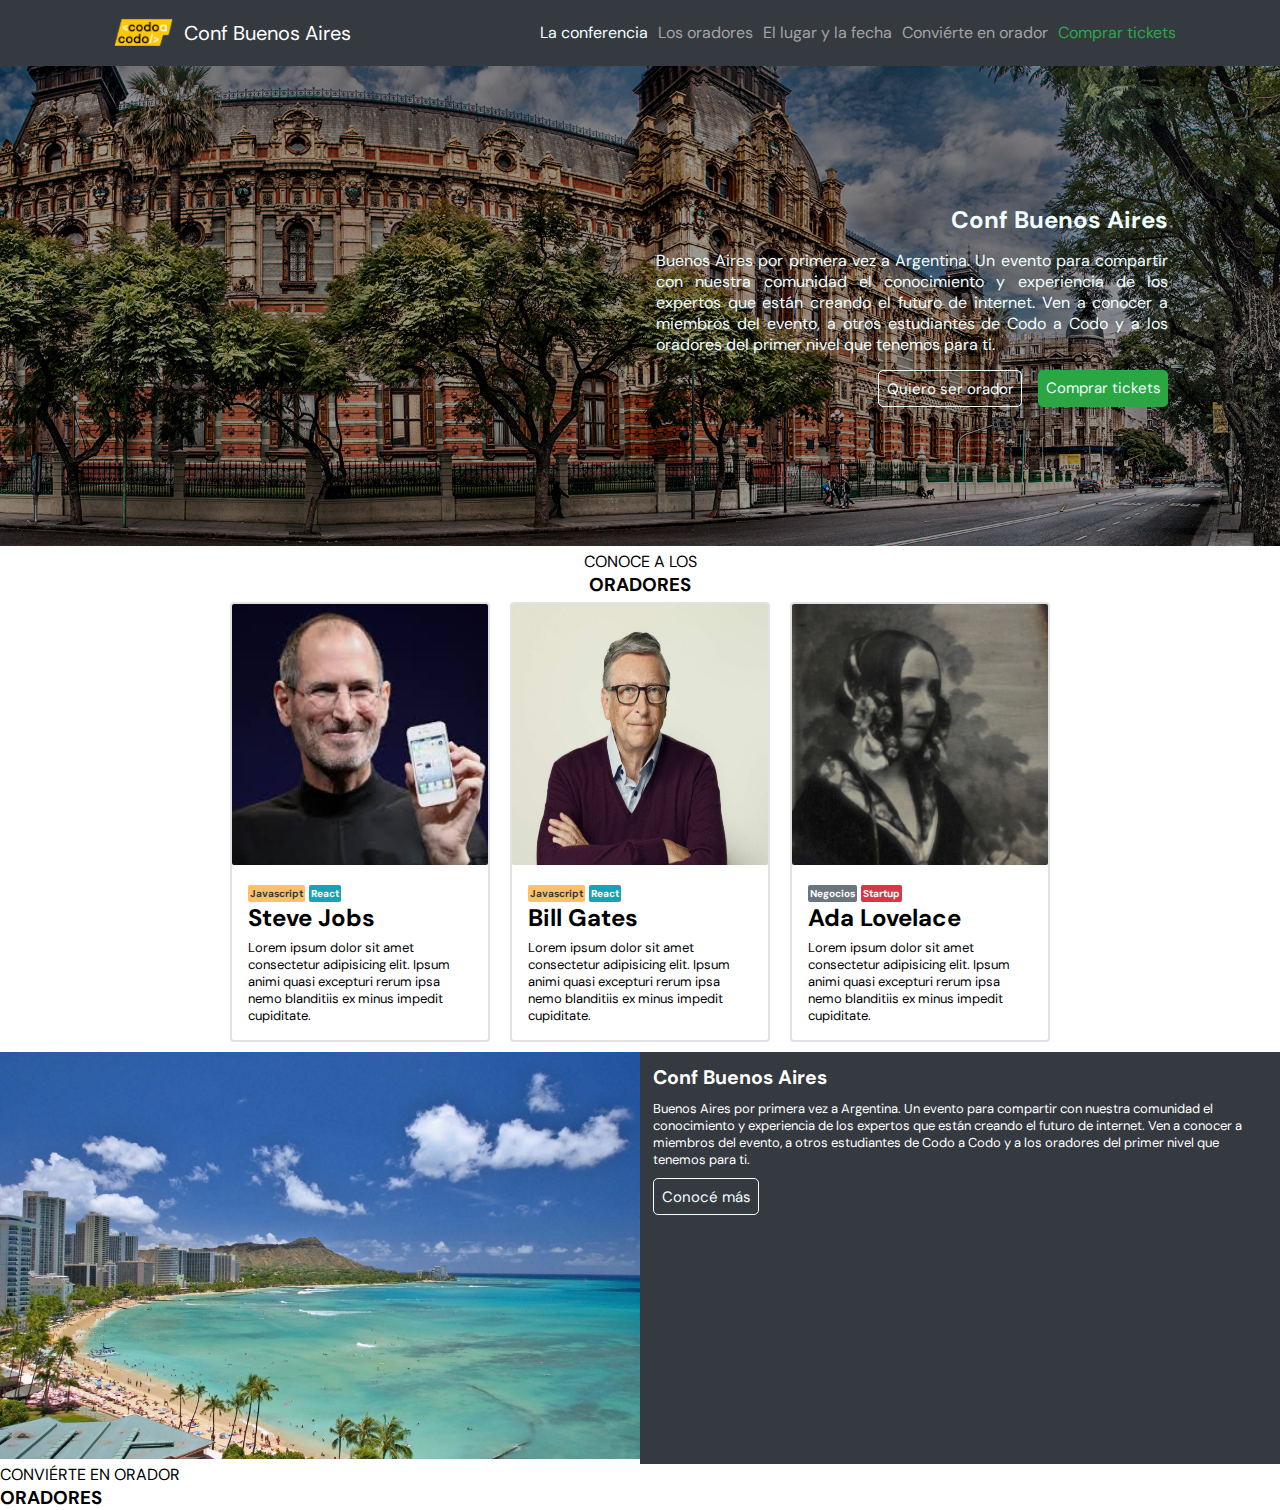
==== index.html @ f0ec3654 "cards y extra info" ====
<!DOCTYPE html>
<html lang="en">
<head>
    <meta charset="UTF-8">
    <meta http-equiv="X-UA-Compatible" content="IE=edge">
    <meta name="viewport" content="width=device-width, initial-scale=1.0">
    <link rel="stylesheet" href="./css/styles.css">
    <link rel="preconnect" href="https://fonts.googleapis.com">
    <link rel="preconnect" href="https://fonts.gstatic.com" crossorigin>
    <link href="https://fonts.googleapis.com/css2?family=DM+Sans&display=swap" rel="stylesheet">

    <title>Codo a Codo</title>
</head>
<body>
    <div class="container">
        <div class="nav">
            <div class="logo">
                <img src="imgs/codoacodo.png" alt="logo">
                <span> Conf Buenos Aires</span>
            </div>
            <div class="pages">
                <a class="actual"  href="">La conferencia</a>
                <a href="">Los oradores</a>
                <a href="">El lugar y la fecha</a>
                <a href="">Conviérte en orador</a>
                <a  id="tickets" href="">Comprar tickets</a>
            </div>
        </div>
        <div class="main">
            <div class="capa">
                <div class="main-info">
                    <h2>Conf Buenos Aires</h2>
                    <p>
                        Buenos Aires por primera vez a Argentina. Un evento para compartir con nuestra comunidad
                        el conocimiento y experiencia de los expertos que están creando el futuro de internet. Ven
                        a conocer a miembros del evento, a otros estudiantes de Codo a Codo y a los oradores del
                        primer nivel que tenemos para ti.
                    </p>
                    <div class="botonera">
                        <a href="">Quiero ser orador</a>
                        <a id="compra-ticket" href="">Comprar tickets</a>
                    </div>

                </div>
            </div>
        </div>

        <div class="oradores">
            <p>CONOCE A LOS</p>
            <h3>
                ORADORES
            </h3>
            <div class="card-container">
                <div class="card">
                    <div class="carg-img">
                        <img src="imgs/steve.jpg" alt="steve-jobs">
                    </div>
                    <div class="card-text">
                        <div class="card-tags">
                            <a class="javascript tag" href=""> Javascript</a>
                            <a class="react tag" href=""> React</a>
                        </div>
                        <h2>Steve Jobs</h2>
                        <p>
                            Lorem ipsum dolor sit amet consectetur adipisicing elit. 
                            Ipsum animi quasi excepturi rerum ipsa nemo blanditiis ex minus impedit cupiditate.
                        </p>
                    </div>
                </div>
    
                <div class="card">
                    <div class="carg-img">
                        <img src="imgs/bill.jpg" alt="steve-jobs">
                    </div>
                    <div class="card-text">
                        <div class="card-tags">
                            <a class="javascript tag" href=""> Javascript</a>
                            <a class="react tag" href=""> React</a>
                        </div>
                        <h2>Bill Gates</h2>
                        <p>
                            Lorem ipsum dolor sit amet consectetur adipisicing elit. 
                            Ipsum animi quasi excepturi rerum ipsa nemo blanditiis ex minus impedit cupiditate.
                        </p>
                    </div>
                </div>
    
                <div class="card">
                    <div class="carg-img">
                        <img src="imgs/ada.jpeg" alt="ada-lovelace">
                    </div>
                    <div class="card-text">
                        <div class="card-tags">
                            <a class="negocios tag" href=""> Negocios</a>
                            <a class="startup tag" href=""> Startup</a>
                        </div>
                        <h2>Ada Lovelace</h2>
                        <p>
                            Lorem ipsum dolor sit amet consectetur adipisicing elit. 
                            Ipsum animi quasi excepturi rerum ipsa nemo blanditiis ex minus impedit cupiditate.
                        </p>
                    </div>
                </div>
            </div>
        </div>

        <div class="info">
            <div class="info-img">
                <img src="imgs/honolulu.jpg" alt="honolulu">
            </div>
            <div class="info-text">
                <h2>Conf Buenos Aires</h2>
                <p>
                    Buenos Aires por primera vez a Argentina. Un evento para compartir con nuestra comunidad
                    el conocimiento y experiencia de los expertos que están creando el futuro de internet. Ven
                    a conocer a miembros del evento, a otros estudiantes de Codo a Codo y a los oradores del
                    primer nivel que tenemos para ti.
                </p>
                <div class="botonera">
                    <a href="">Conocé más</a>
                </div>
            </div>
        </div>
        
        <div class="form">
            <p>CONVIÉRTE EN ORADOR</p>
            <h3>
                ORADORES
            </h3>
        </div>
    
        <div class="footer">
    
        </div>
    </div>
    
</body>
</html>
---- css/styles.css ----
* {
    margin: 0;
    padding: 0;
}

.container {
    display: grid;
    grid-template-rows: (6,auto);
    font-family: 'DM Sans', sans-serif;
}

/* nav styles */
.nav {
    display: flex;
    align-items: center;
    justify-content: space-around;
    background-color: #353a40;
    padding: 10px;
}
.logo img {
    width: 80px;
}
.logo {
    display: flex;
    align-items: center;
    color: rgb(255, 255, 255);
    font-size: 20px;
}

.pages {
    display: flex;
    justify-content: space-between;
    gap: 10px;
    font-size: 1em;
}
.pages a {
    color: #a4a4a4; 
    text-decoration: none;
    display: flex;
}

.actual {
    color: azure !important;
}

#tickets {
    color: #2aa743;
}
#tickets:hover {
    color: #33cb52;
}

/* main styles */
.main{
    height: 30em;
    background-image: url("../imgs/ba1.jpg");
    background-size: cover;
    background-size: 100%;
    background-position: center center;
    position: relative;
}
.capa {
    background-color: rgba(0, 0, 0, 0.4);
    /*absoluta con respecto al main que es relativo*/
    position: absolute;
    top: 0;
    left: 0;
    width: 100%;
    height: 100%;
    display: flex;
    flex-direction: row-reverse;
    align-items: center;
}

.main-info {
    width: 40%;
    height: min-content;
    opacity: 1;
    display: flex;
    flex-direction: column;
    align-items: flex-end;
    color: azure;
    text-align: justify;
    padding: 1em;
    margin-right: 6em;
    gap: 15px;
}

.botonera {
    display: flex;
    gap: 1em;
}
.botonera  a {
    text-decoration: none;
    color: azure;
    border: 1px solid azure;
    border-radius: 5px;
    padding: 0.5em;
    font-size: 15px;
}

.botonera  a:hover {
    color: #353a40;
    background-color: azure;
}

#compra-ticket {
    color: azure;
    background-color: #2aa743;
    border: none;
}

#compra-ticket:hover {
    color: azure;
    background-color: #33cb52;
}


/* oradores style */
.oradores {
    display: flex;
    flex-direction: column;
    justify-content: center;
    align-items: center;
    margin-top: 5px;
}

.card-container {
    display: flex;
    justify-content: center;
    gap: 20px;
    margin-top: 5px;
}

.card {
    display: grid;
    grid-template-rows: 1fr auto;
    border: 2px solid rgb(158, 158, 158,0.3);
    border-radius: 4px;
    width: 20%;
}
.card img {
    width: 100%;
    height: 100%;
    border-radius: 2px;
}

.card-text {
    padding: 1em;
}
.card-text p{
    margin-top: 0.5em;
    font-size: 13px;
}

.tag {
    color: #ffffff;
    text-decoration: none;
    font-size: 10px;
    font-weight: bold;
    border-radius: 2px;
    padding: 2px;
}

.javascript {
    background-color: #ffc067;
    color: #353a40;
}
.react {
    background-color: #17a2b7;
}
.negocios {
    background-color: #6b757e;
}
.startup {
    background-color: #db3646;
}

/* info style */
.info {
    display: grid;
    grid-template-columns: 50% 50%;
    margin-top: 10px;
}
.info-img img {
    width: 100%;
    height: auto;
}

.info-text {
    background-color: #353a40;
    color: #ffffff;
    font-size: 13px ;
    padding: 1em;
}
.info-text p {
    margin-top: 10px;
    margin-bottom: 10px;
    justify-content: center;
}
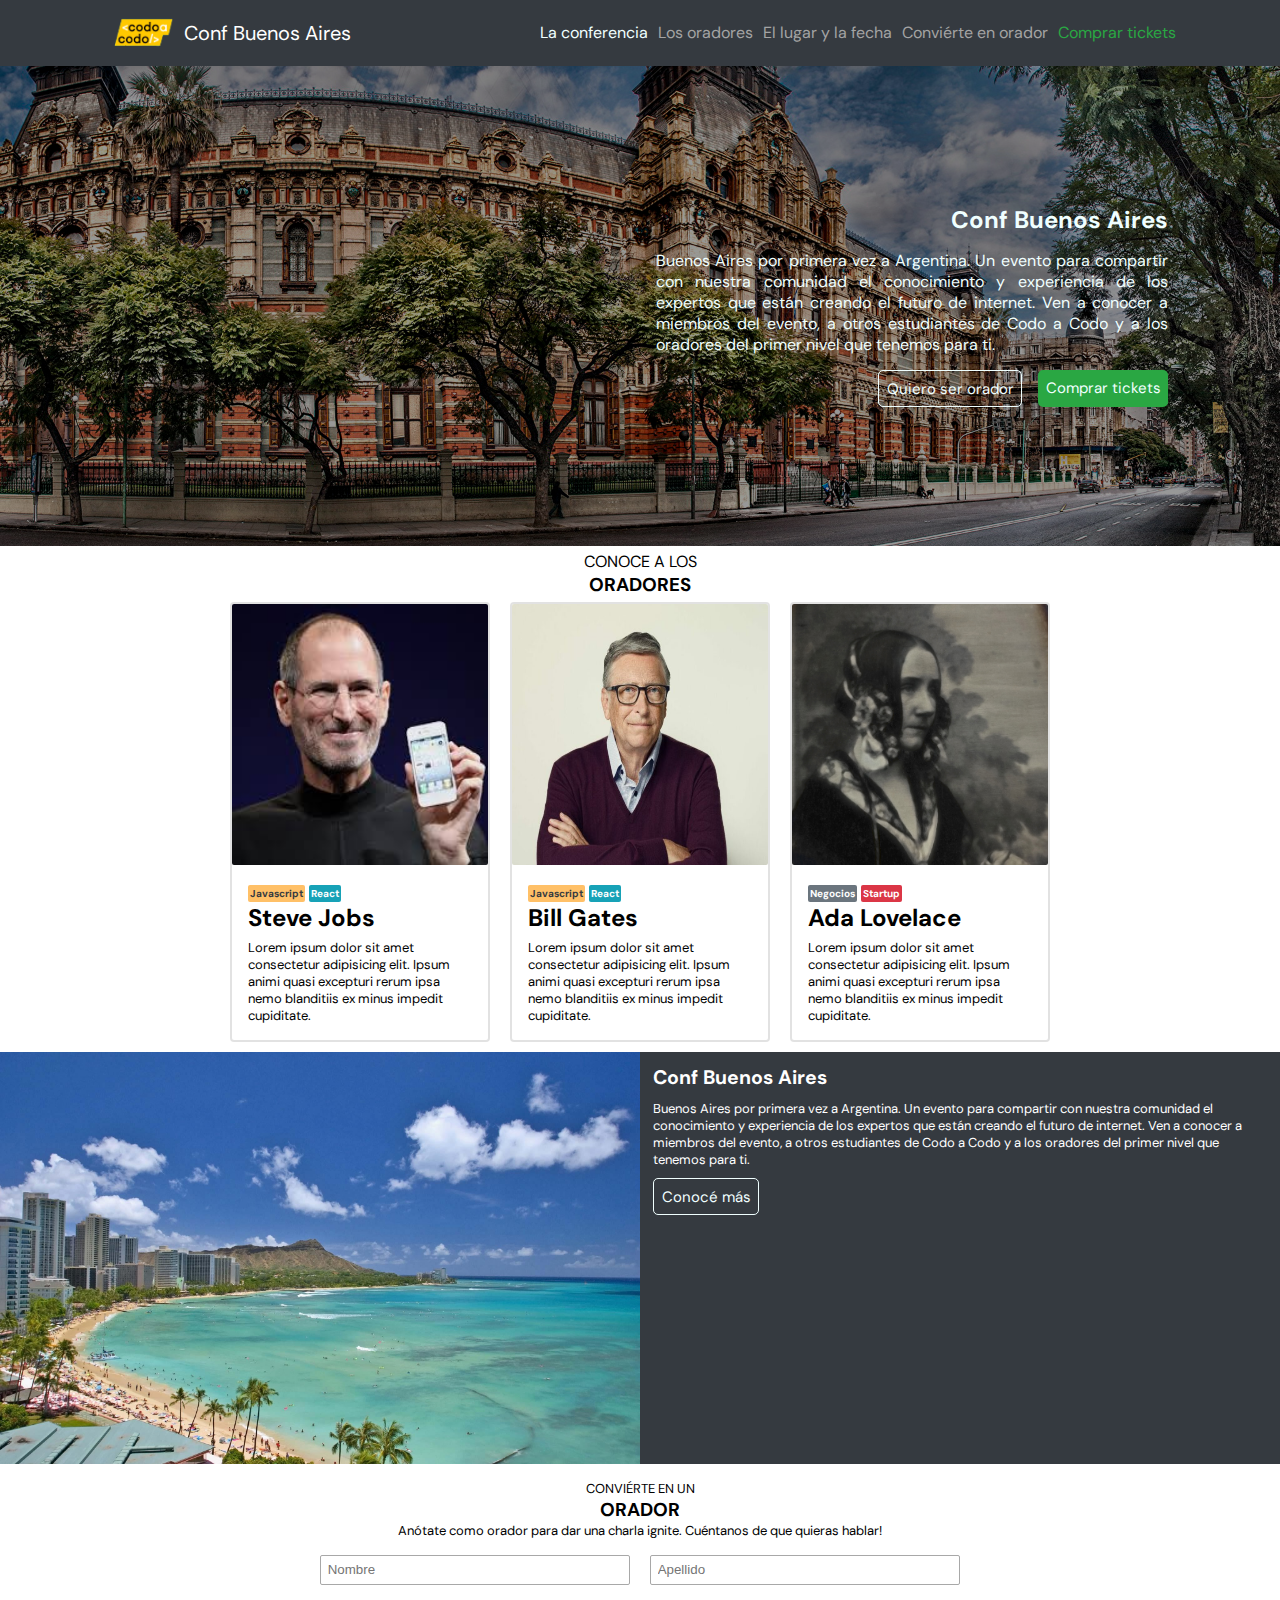
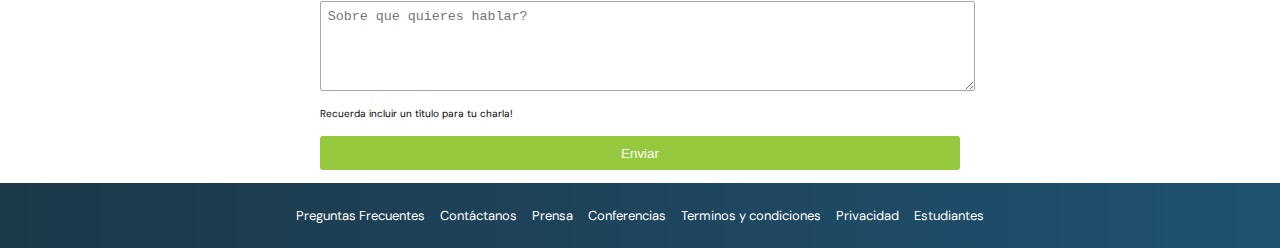
==== commit 2b9af749: "partes finales" ====
--- a/index.html
+++ b/index.html
@@ -123,14 +123,37 @@
         </div>
         
         <div class="form">
-            <p>CONVIÉRTE EN ORADOR</p>
+            <p>CONVIÉRTE EN UN</p>
             <h3>
-                ORADORES
+                ORADOR
             </h3>
+            <p>Anótate como orador para dar una charla ignite. Cuéntanos de que quieras hablar! </p>
+            <form action="POST">
+                <div class="datos">
+                    <input  class="focus" type="text" placeholder="Nombre" required>
+                    <input class="focus" type="text" placeholder="Apellido" required>
+                </div>
+                <textarea class="focus" name="text-mess" id="topic" cols="30" rows="5" placeholder="Sobre que quieres hablar?" required></textarea>
+                <p style="font-size: x-small;">Recuerda incluir un título para tu charla!</p>
+                <button type="submit">Enviar</button>
+            </form>
         </div>
     
         <div class="footer">
-    
+            <a href="#">Preguntas Frecuentes</a>
+            
+            <a href="#">Contáctanos</a>
+            
+            <a href="#">Prensa</a>
+            
+            <a href="#">Conferencias</a>
+            
+            <a href="#">Terminos y condiciones</a>
+            
+            <a href="#">Privacidad </a>
+            
+            <a href="#">Estudiantes</a>
+
         </div>
     </div>
     
--- a/css/styles.css
+++ b/css/styles.css
@@ -184,7 +184,7 @@
 }
 .info-img img {
     width: 100%;
-    height: auto;
+    height: 100%;
 }
 
 .info-text {
@@ -197,4 +197,74 @@
     margin-top: 10px;
     margin-bottom: 10px;
     justify-content: center;
-}+}
+
+/* form style */
+
+.form {
+    margin-top: 1em;
+    display: flex;
+    flex-direction: column;
+    align-items: center;
+}
+
+.form p {
+    font-size: small;
+}
+
+.form form {
+    display: flex;
+    flex-direction: column;
+    justify-content: center;
+    gap: 1em;
+    width: 50%;
+}
+
+.datos {
+    display: flex;
+    justify-content: space-between;
+    gap: 20px;
+    margin-top: 1em;
+}
+
+.focus {
+    width: 100%;
+    padding: 0.5em;
+    border-radius: 2px;
+    outline: none !important;
+    border:1px solid #a8a8a8;
+}
+
+.focus:focus {
+    border:1px solid #9ad23a;
+    box-shadow: 0 0 10px #7f8182;
+}
+
+.form button {
+    border: 0px solid black;
+    border-radius: 3px;
+    padding: 0.7em;
+    background-color: rgb(150, 201, 62);
+    color: #ffffff;
+    margin-bottom: 1em;
+}
+
+.form button:hover {
+    background-color: #9ad23a;   
+}
+
+/* footer style */
+.footer {
+    background: rgb(28,57,71);
+    background: linear-gradient(90deg, rgba(28,57,71,1) 0%, rgba(29,65,87,1) 35%, rgba(31,82,113,1) 100%);
+    padding: 1.5em;
+    display: flex;
+    justify-content: center;
+    gap: 15px;
+}
+
+.footer a {
+    text-decoration: none;
+    color: #ffffff;
+    font-size: small;
+}
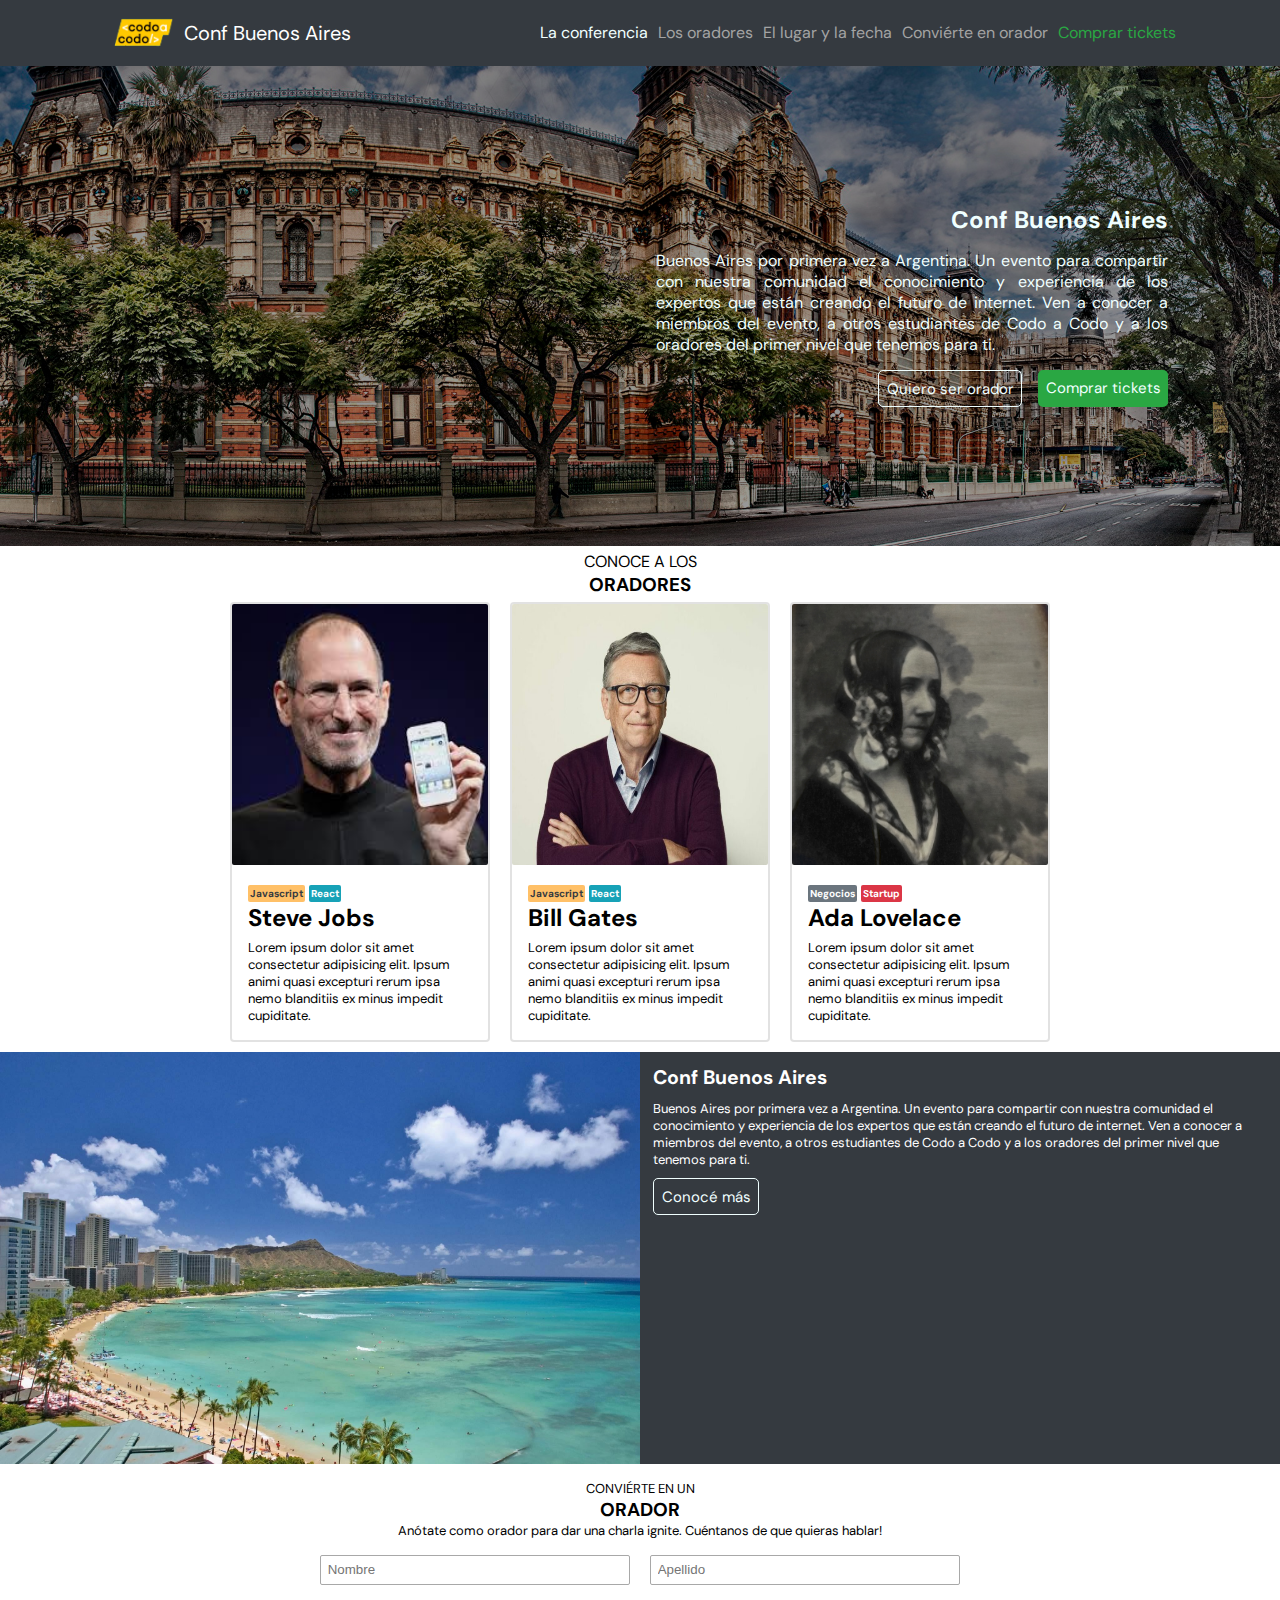
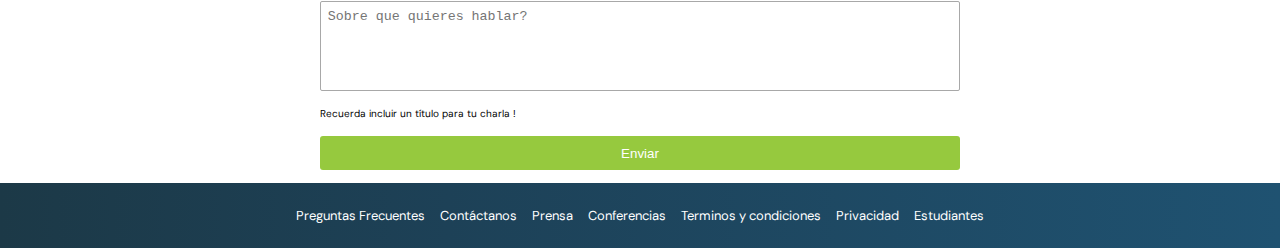
==== commit 09e2dd40: "fix textarea" ====
--- a/index.html
+++ b/index.html
@@ -133,8 +133,8 @@
                     <input  class="focus" type="text" placeholder="Nombre" required>
                     <input class="focus" type="text" placeholder="Apellido" required>
                 </div>
-                <textarea class="focus" name="text-mess" id="topic" cols="30" rows="5" placeholder="Sobre que quieres hablar?" required></textarea>
-                <p style="font-size: x-small;">Recuerda incluir un título para tu charla!</p>
+                <textarea class="focus" style="width: auto;" name="text-mess" id="topic" cols="20" rows="5" placeholder="Sobre que quieres hablar?" required></textarea>
+                <p style="font-size: x-small;">Recuerda incluir un título para tu charla !</p>
                 <button type="submit">Enviar</button>
             </form>
         </div>
@@ -158,4 +158,4 @@
     </div>
     
 </body>
-</html>+</html>
--- a/css/styles.css
+++ b/css/styles.css
@@ -233,6 +233,7 @@
     border-radius: 2px;
     outline: none !important;
     border:1px solid #a8a8a8;
+    resize: none;
 }
 
 .focus:focus {
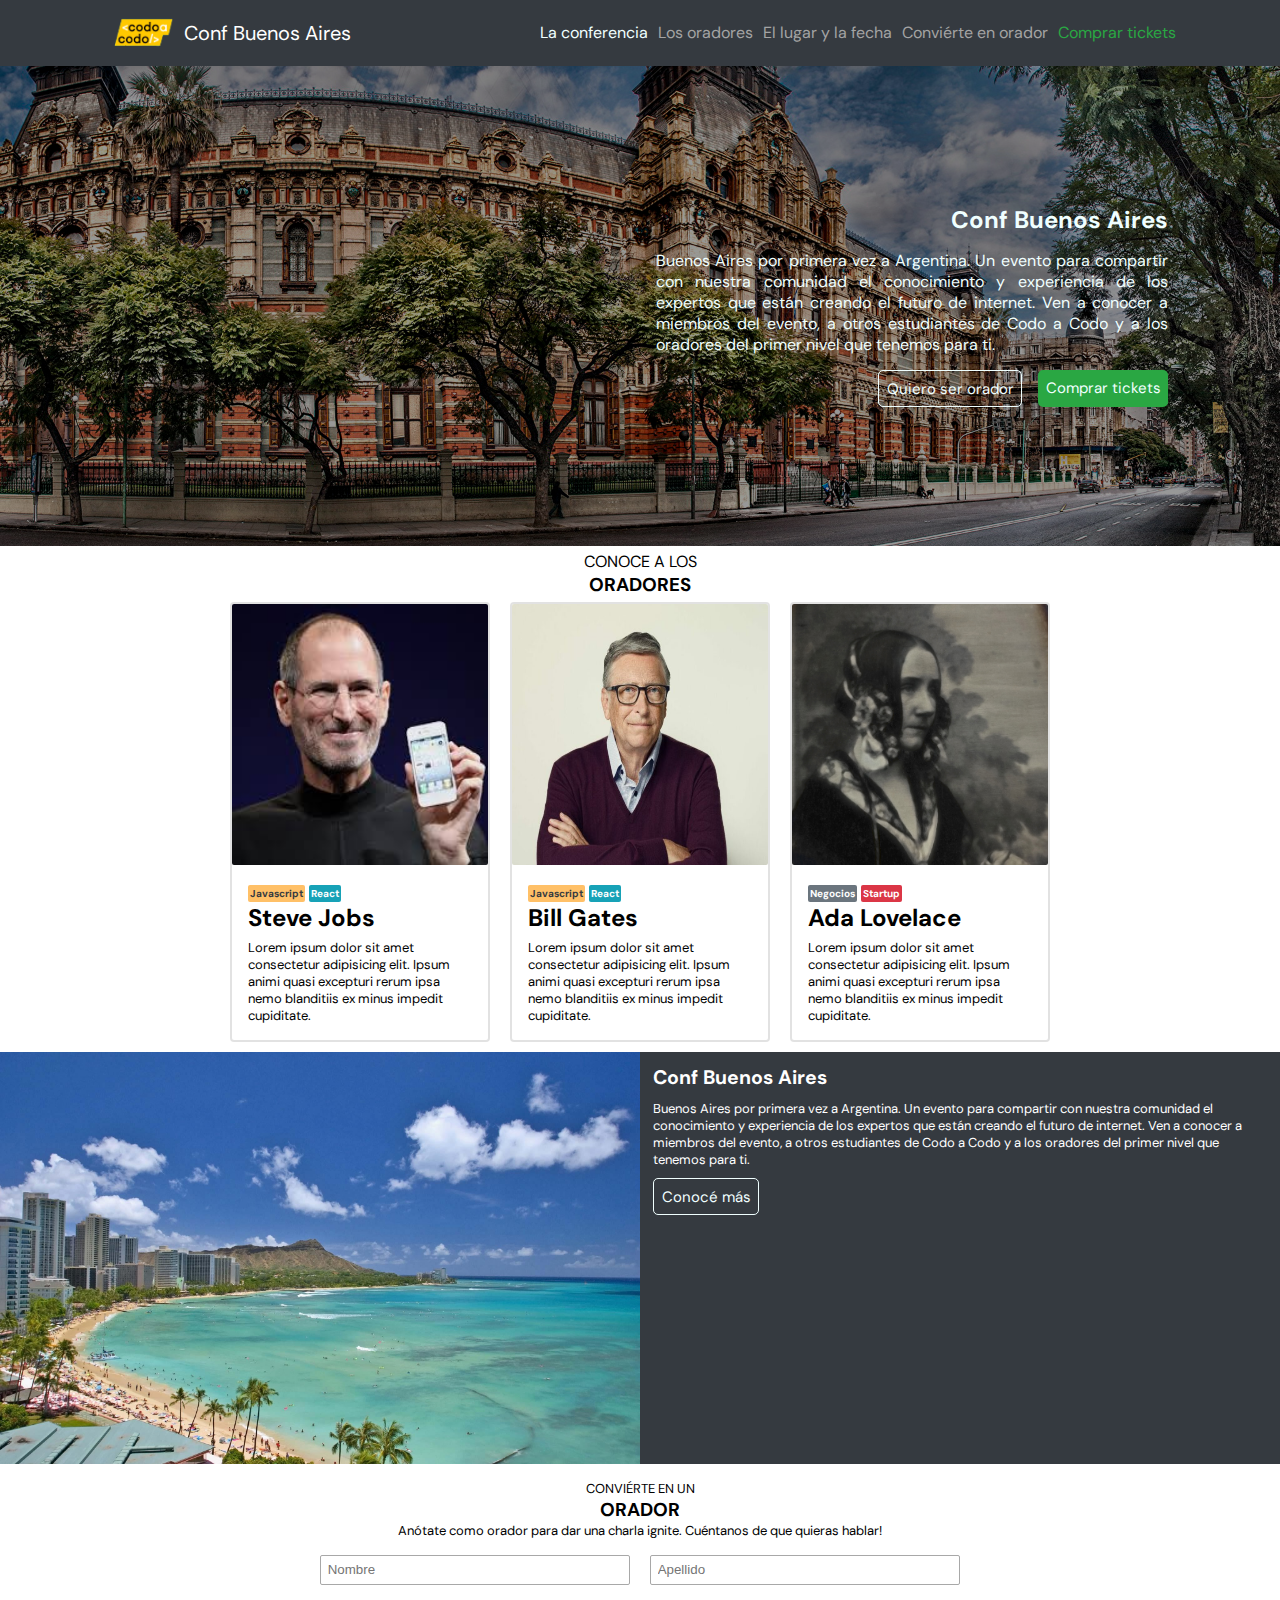
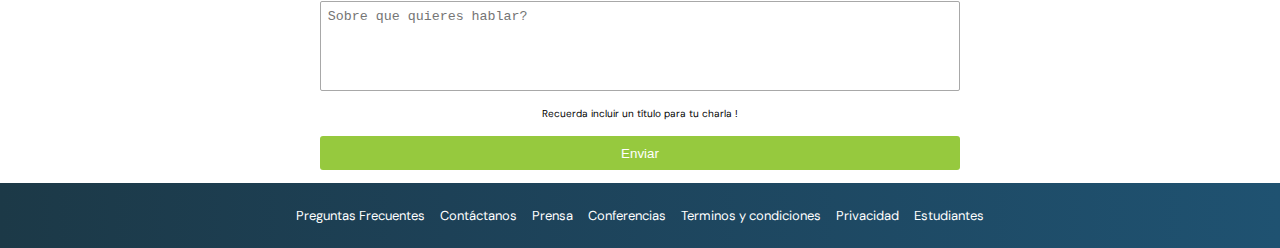
==== commit 133463d9: "feature: nueva pagina para la ubicacion y su estilo." ====
--- a/index.html
+++ b/index.html
@@ -19,10 +19,10 @@
                 <span> Conf Buenos Aires</span>
             </div>
             <div class="pages">
-                <a class="actual"  href="">La conferencia</a>
-                <a href="">Los oradores</a>
-                <a href="">El lugar y la fecha</a>
-                <a href="">Conviérte en orador</a>
+                <a class="actual"  href="/">La conferencia</a>
+                <a href="#oradores">Los oradores</a>
+                <a href="pages/ubication.html">El lugar y la fecha</a>
+                <a href="#convierte">Conviérte en orador</a>
                 <a  id="tickets" href="">Comprar tickets</a>
             </div>
         </div>
@@ -45,7 +45,7 @@
             </div>
         </div>
 
-        <div class="oradores">
+        <div  id="oradores" class="oradores">
             <p>CONOCE A LOS</p>
             <h3>
                 ORADORES
@@ -122,7 +122,7 @@
             </div>
         </div>
         
-        <div class="form">
+        <div id="convierte" class="form">
             <p>CONVIÉRTE EN UN</p>
             <h3>
                 ORADOR
--- a/css/styles.css
+++ b/css/styles.css
@@ -37,6 +37,10 @@
     color: #a4a4a4; 
     text-decoration: none;
     display: flex;
+}
+
+.pages a:hover {
+    color: #cecece; 
 }
 
 .actual {
@@ -210,6 +214,7 @@
 
 .form p {
     font-size: small;
+    text-align: center;
 }
 
 .form form {
@@ -269,3 +274,232 @@
     color: #ffffff;
     font-size: small;
 }
+
+
+/*----------------------- ubication.html ----------------------*/
+
+.ubication-container{
+    display: flex;
+    flex-direction: column;
+    justify-content: center;
+    align-items: center;
+    font-family: 'DM Sans', sans-serif;
+}
+.nav {
+    align-self: stretch;
+}
+
+.ubication-container h1 {
+    text-align: center;
+    color: #353a40;
+    margin: 0.5rem;
+}
+
+.ubication-container > p {
+    text-align: center;
+    color: #353a40;
+    margin: 0.7rem;
+
+}
+
+.ubication-info {
+    display: grid;
+    grid-template-columns: 1fr 1fr;
+    font-size: 1rem;
+    width: 80%;
+    border:1px solid #bcbcbc;
+    box-shadow: 0 0 10px #7f8182;
+    margin-bottom: 1rem;
+}
+
+.ubication-text {
+    padding: 1rem;
+    display: flex;
+}
+
+@media only screen and (max-width: 650px){
+    .container {
+        display: flex;
+        flex-direction: column;
+        flex-wrap: wrap;
+    }
+    
+    /* nav styles */
+    .nav {
+        display: flex;
+        flex-wrap: wrap;
+        align-items: center;
+        justify-content: space-around;
+        background-color: #353a40;
+        font-size: small;
+        gap: 0.5rem;
+        
+    }
+    .logo img {
+        width: 80px;
+    }
+    .logo {
+        display: flex;
+        align-items: center;
+        color: rgb(255, 255, 255);
+        font-size: 1rem;
+    }
+
+    .pages {
+        display: flex;
+        flex-wrap: wrap;
+        justify-content: space-around;
+    
+        font-size: .7rem;
+    }
+    .pages a {
+        color: #a4a4a4; 
+        text-decoration: none;
+    }
+    
+    .actual {
+        color: azure !important;
+    }
+    
+    #tickets {
+        color: #2aa743;
+    }
+
+        /* main styles */
+
+    .main{
+        background-image: url("../imgs/ba3.jpg");
+        background-position: center center;
+        background-repeat: no-repeat;
+        background-size: cover;
+        position:relative;
+        height: 20rem;
+    }
+    .main-info {
+        color: azure;
+        display: flex;
+        flex-direction: column;
+        align-items: center;
+        justify-content: center;
+        font-size: .8rem;
+        height: 100%;
+        width: 100%;
+        margin: 0;
+    }
+
+    .botonera {
+        display: flex;
+        gap: 1em;
+    }
+    .botonera  a {
+        text-decoration: none;
+        color: azure;
+        border: 1px solid azure;
+        border-radius: 5px;
+        padding: 0.5em;
+        font-size: smaller;
+    }
+
+    .botonera  a:hover {
+        color: #353a40;
+        background-color: azure;
+    }
+
+    /* oradores style */
+    .oradores {
+        display: flex;
+        flex-direction: column;
+        justify-content: center;
+        align-items: center;
+        margin-top: 5px;
+    }
+
+    .card-container {
+        display: flex;
+        flex-direction: row;
+        justify-content: space-around;
+        align-items: center;
+        flex-wrap: wrap;
+        margin-top: 5px;
+    }
+    .oradores h3 {
+        font-size: 1rem;
+    }
+
+    .card {
+        display: grid;
+        grid-template-rows: 1fr auto;
+        border: 0px solid rgb(158, 158, 158,0.3);
+        border-radius: 4px;
+        width: 70%;
+        box-shadow: 0 0 5px #7f8182;
+    }
+    .card img {
+        width: 100%;
+        height: 90%;
+        border-radius: 2px;
+    }
+    .card h2 {
+        font-size: 1.5rem;
+    }
+
+    .card-text {
+        padding: 0rem 1rem 1rem 1rem;
+        text-align: center;
+    }
+    .card-text p{
+        margin-top: 0.5em;
+        font-size: 0.7rem;
+    }
+
+    .card-tags {
+        text-align: start;
+    }
+
+    .tag {
+        color: #ffffff;
+        text-decoration: none;
+        font-size: 0.6rem;
+        font-weight: bold;
+        border-radius: 2px;
+        padding: 2px;
+    }
+
+
+    /* info style */
+    .info {
+        display: grid;
+        grid-template-columns: 1fr;
+        margin-top: 10px;
+    }
+    .info-img img {
+        width: 100%;
+        height: 100%;
+    }
+
+    .info-text {
+        background-color: #353a40;
+        color: #ffffff;
+        font-size: 1rem ;
+        padding: 1em;
+    }
+    .info-text p {
+        margin-top: 10px;
+        margin-bottom: 10px;
+        justify-content: center;
+        font-size: small;
+    }
+
+    .form form {
+        display: flex;
+        flex-direction: column;
+        justify-content: center;
+        gap: 1em;
+        width: 90%;
+    }
+
+    .footer {
+        display: flex;
+        flex-wrap: wrap;
+    }
+}
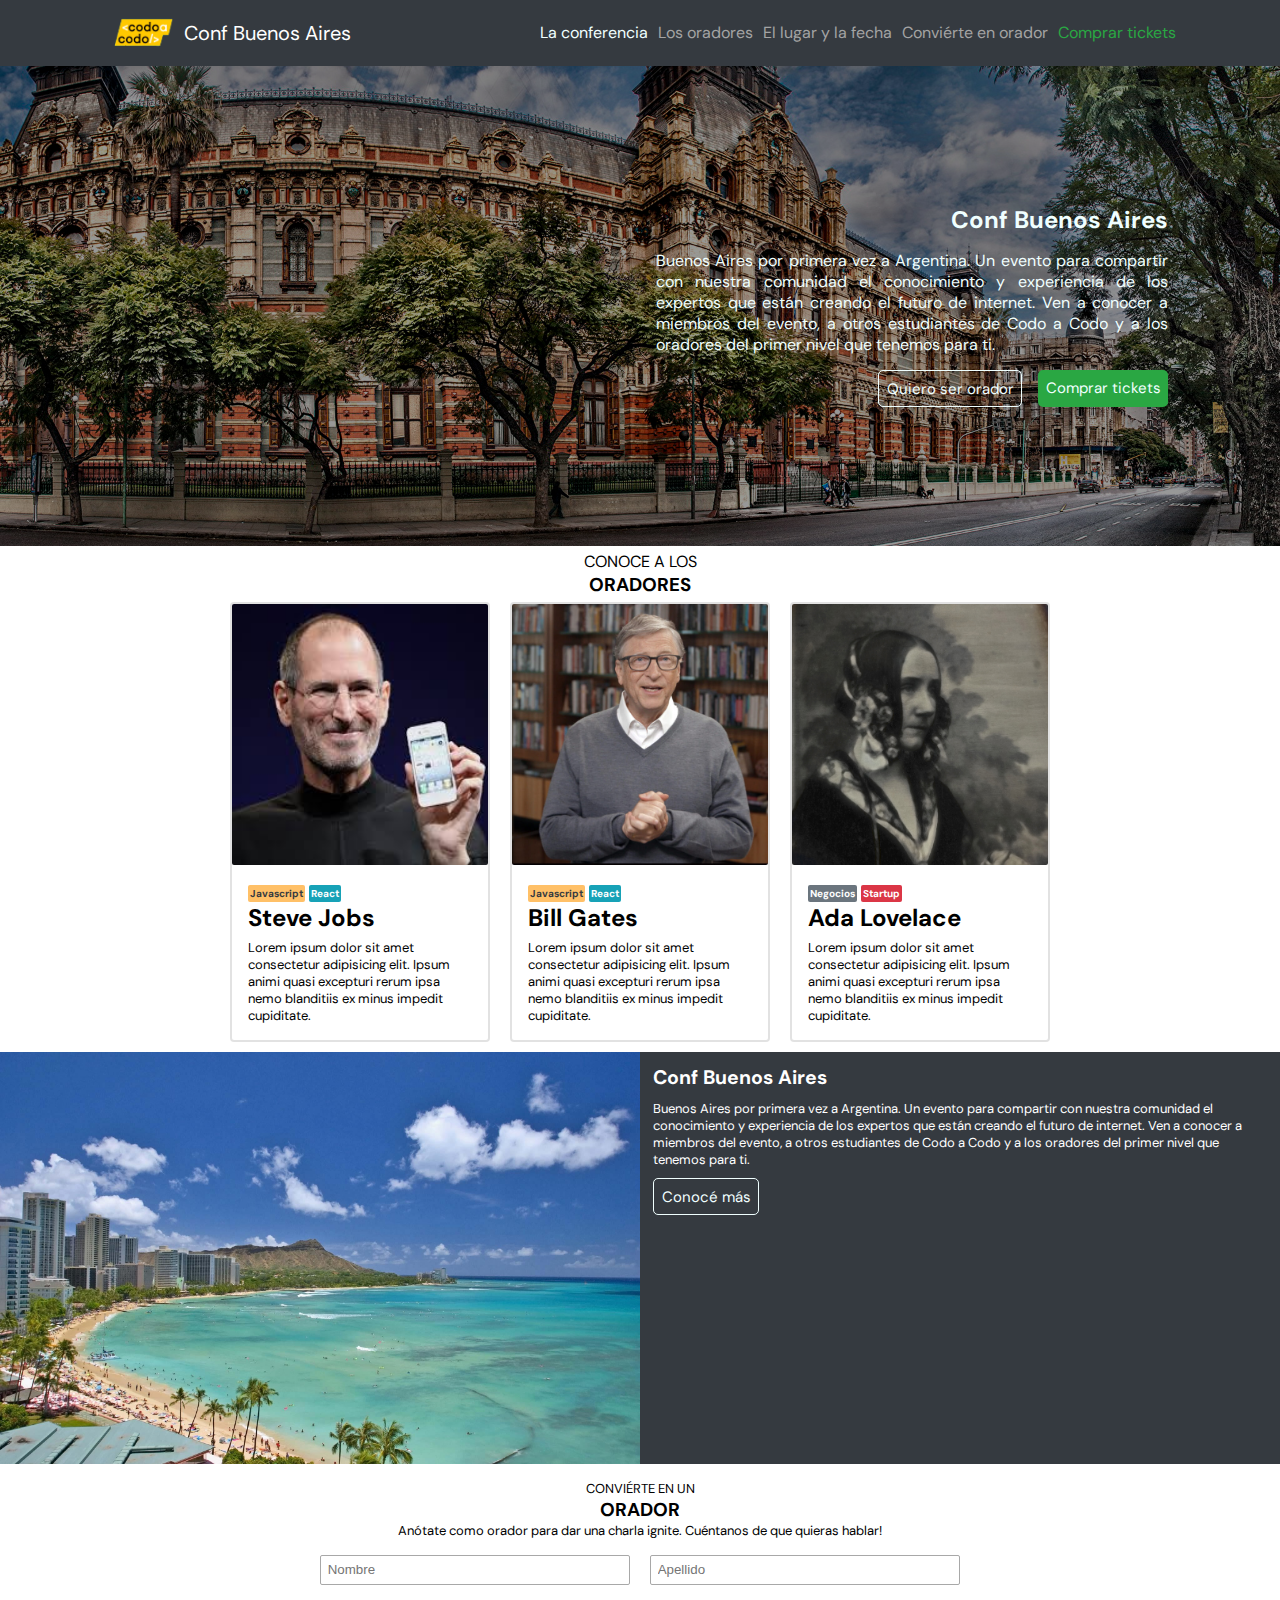
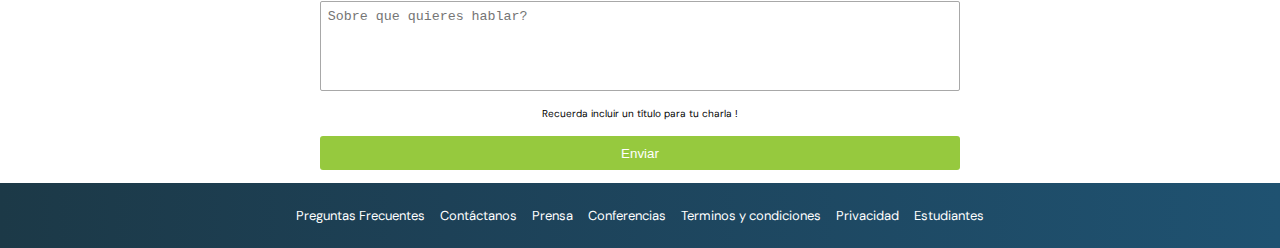
==== commit d80adedf: "fix href" ====
--- a/index.html
+++ b/index.html
@@ -8,7 +8,7 @@
     <link rel="preconnect" href="https://fonts.googleapis.com">
     <link rel="preconnect" href="https://fonts.gstatic.com" crossorigin>
     <link href="https://fonts.googleapis.com/css2?family=DM+Sans&display=swap" rel="stylesheet">
-
+    <link rel="shortcut icon" href="imgs/codoacodo.png" type="image/x-icon">
     <title>Codo a Codo</title>
 </head>
 <body>
@@ -19,7 +19,7 @@
                 <span> Conf Buenos Aires</span>
             </div>
             <div class="pages">
-                <a class="actual"  href="/">La conferencia</a>
+                <a class="actual"  href="index.html">La conferencia</a>
                 <a href="#oradores">Los oradores</a>
                 <a href="pages/ubication.html">El lugar y la fecha</a>
                 <a href="#convierte">Conviérte en orador</a>
@@ -135,7 +135,7 @@
                 </div>
                 <textarea class="focus" style="width: auto;" name="text-mess" id="topic" cols="20" rows="5" placeholder="Sobre que quieres hablar?" required></textarea>
                 <p style="font-size: x-small;">Recuerda incluir un título para tu charla !</p>
-                <button type="submit">Enviar</button>
+                <button disabled type="submit">Enviar</button>
             </form>
         </div>
     
@@ -156,6 +156,6 @@
 
         </div>
     </div>
-    
+    <script src="js/app.js"></script>
 </body>
 </html>
--- a/css/styles.css
+++ b/css/styles.css
@@ -1,6 +1,7 @@
 * {
     margin: 0;
     padding: 0;
+    scroll-behavior: smooth !important;
 }
 
 .container {
@@ -37,11 +38,14 @@
     color: #a4a4a4; 
     text-decoration: none;
     display: flex;
+    
 }
 
 .pages a:hover {
     color: #cecece; 
 }
+
+
 
 .actual {
     color: azure !important;
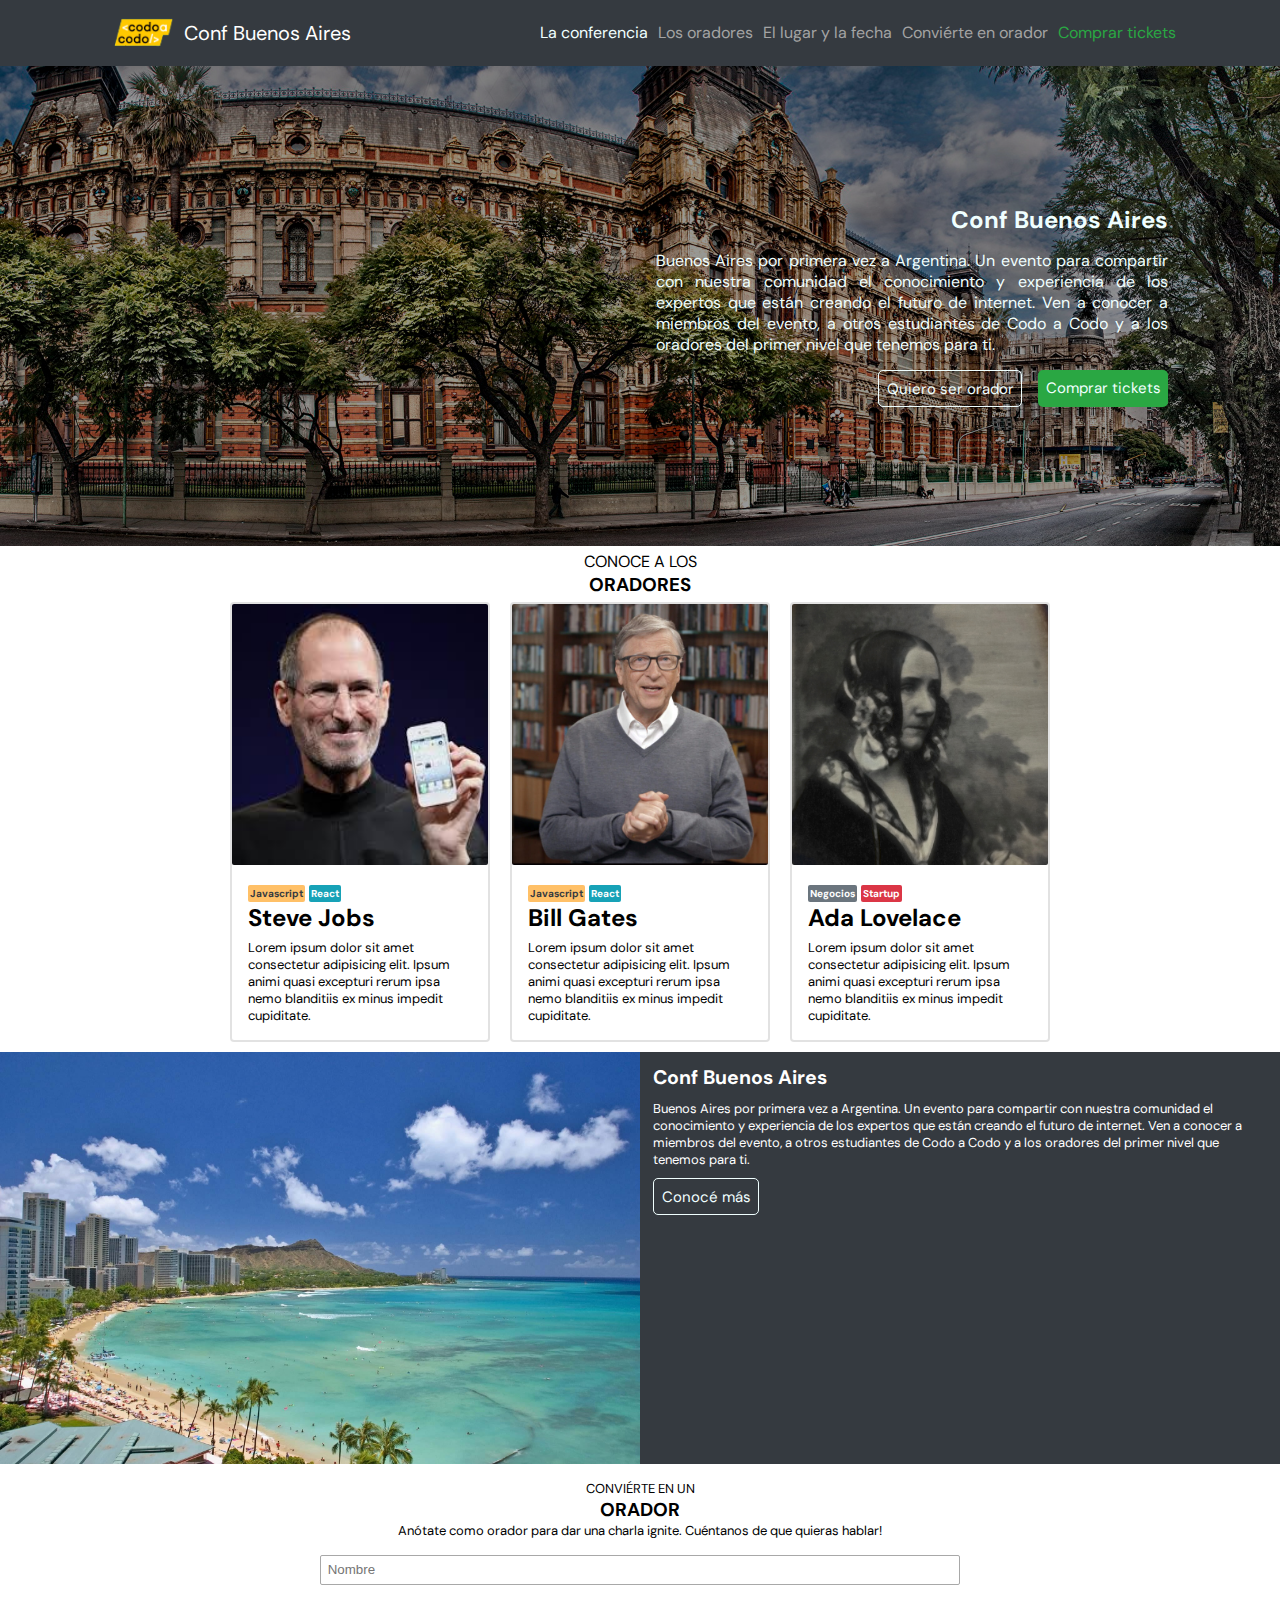
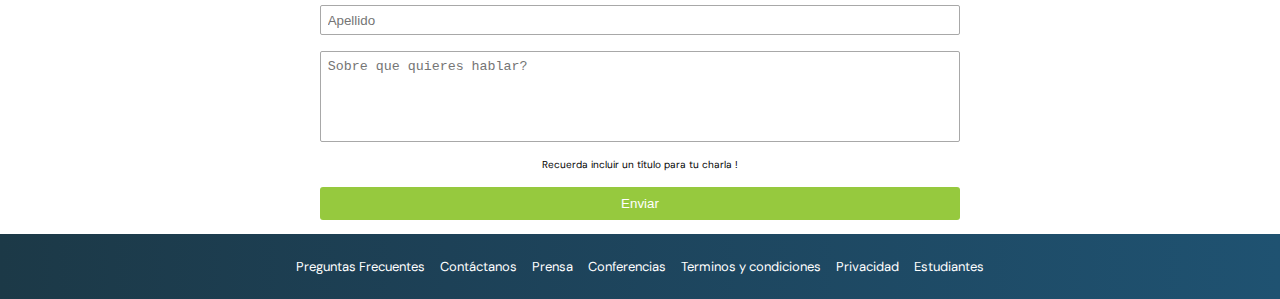
==== commit d4c03027: "add buy tickets" ====
--- a/index.html
+++ b/index.html
@@ -23,7 +23,7 @@
                 <a href="#oradores">Los oradores</a>
                 <a href="pages/ubication.html">El lugar y la fecha</a>
                 <a href="#convierte">Conviérte en orador</a>
-                <a  id="tickets" href="">Comprar tickets</a>
+                <a  id="tickets" href="pages/buy_tickets.html">Comprar tickets</a>
             </div>
         </div>
         <div class="main">
--- a/css/styles.css
+++ b/css/styles.css
@@ -231,6 +231,7 @@
 
 .datos {
     display: flex;
+    flex-wrap: wrap;
     justify-content: space-between;
     gap: 20px;
     margin-top: 1em;
@@ -321,6 +322,24 @@
     display: flex;
 }
 
+/* --------- buy_tickets --------*/
+
+.tickets-container {
+    display: flex;
+    flex-direction: column;
+    font-family: 'DM Sans', sans-serif;
+}
+
+#estudios {
+    padding:.7rem;
+}
+
+.pay {
+    display: flex;
+    justify-content: space-between;
+}
+
+
 @media only screen and (max-width: 650px){
     .container {
         display: flex;
